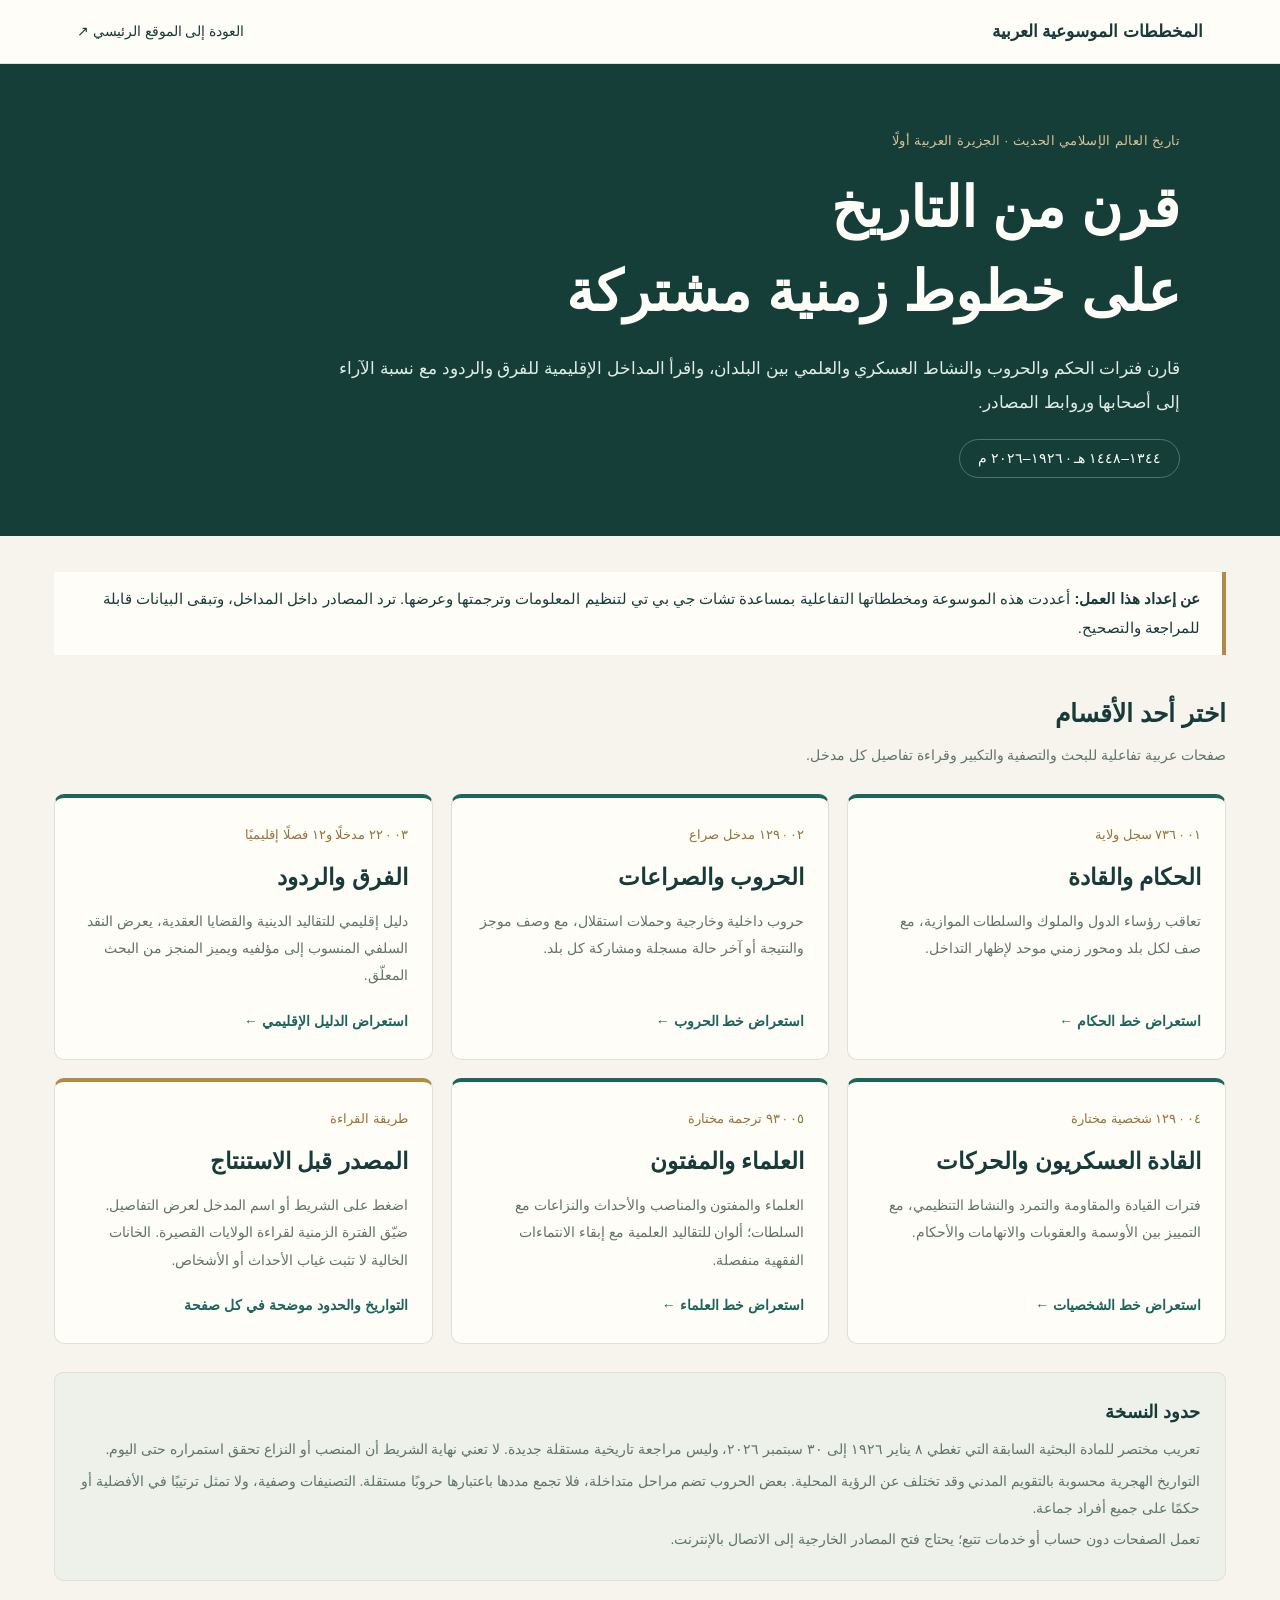
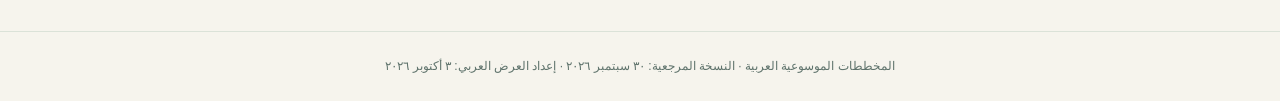
==== index.html @ 4376f7dc "Add Arabic encyclopedia homepage and ChatGPT acknowledgement" ====
<!doctype html>
<html lang="ar" dir="rtl"><head><meta charset="utf-8"><meta name="viewport" content="width=device-width,initial-scale=1"><meta name="description" content="مخططات موسوعية عربية للحكام والحروب والقادة والعلماء والفرق والردود، مع مصادر وتواريخ قابلة للمقارنة."><title>المخططات الموسوعية العربية</title><style>
:root{--ink:#173b39;--muted:#5f736c;--paper:#f6f4ed;--line:#dbe2d8;--teal:#1c655b;--gold:#b18b46}*{box-sizing:border-box}body{margin:0;background:var(--paper);color:var(--ink);font:17px/1.95 Tahoma,Arial,sans-serif}a{color:inherit}header{border-bottom:1px solid var(--line);padding:15px max(6vw,20px);display:flex;justify-content:space-between;align-items:center;gap:20px;background:#fffdf7}header a{text-decoration:none;font-size:14px}.brand{font-weight:bold}.hero{background:#153e39;color:#fffdf7;padding:64px max(6vw,20px) 58px}.hero-inner{max-width:1080px;margin:auto}.kicker{color:#dac391;font-size:13px;letter-spacing:.03em}.hero h1{font-size:clamp(30px,4.5vw,56px);line-height:1.5;margin:13px 0 18px}.hero p{max-width:850px;color:#e1ece6;margin:0 0 20px}.period{display:inline-block;border:1px solid #53736a;border-radius:30px;padding:5px 18px;font-size:14px}.wrap{max-width:1220px;margin:auto;padding:36px 24px 50px}.intro{border-right:4px solid var(--gold);padding:12px 22px;background:#fffdf7;margin-bottom:34px;font-size:15px}.intro p{margin:0}h2{font-size:25px;margin:0 0 5px}.muted{color:var(--muted);font-size:14px;margin:0 0 24px}.grid{display:grid;grid-template-columns:repeat(3,1fr);gap:18px}.card{background:#fffdf7;border:1px solid var(--line);border-top:4px solid var(--teal);border-radius:10px;padding:24px;text-decoration:none;display:flex;flex-direction:column;min-height:255px;transition:transform .15s,box-shadow .15s}.card:hover,.card:focus-visible{transform:translateY(-4px);box-shadow:0 12px 30px #173b3912;outline:2px solid #b18b46;outline-offset:2px}.number{color:#987236;font-size:13px}.card h3{font-size:23px;margin:8px 0}.card p{font-size:14px;color:var(--muted);margin:0 0 18px;flex:1}.card span:last-child{font-size:14px;font-weight:bold;color:var(--teal)}.note{border:1px solid var(--line);padding:22px 25px;margin-top:28px;border-radius:9px;background:#edf1e9}.note h3{font-size:18px;margin:0 0 6px}.note p{font-size:14px;color:var(--muted);margin:4px 0}footer{border-top:1px solid var(--line);text-align:center;font-size:12px;padding:23px;color:var(--muted)}@media(max-width:950px){.grid{grid-template-columns:repeat(2,1fr)}}@media(max-width:600px){.grid{grid-template-columns:1fr}.hero{padding:35px 22px}.wrap{padding:26px 15px}.card{min-height:220px}header{padding:12px 18px;font-size:13px}}
</style></head><body><header><div class="brand">المخططات الموسوعية العربية</div><a href="https://om4rw8.wixsite.com/games" target="_blank" rel="noopener noreferrer">العودة إلى الموقع الرئيسي ↗</a></header><section class="hero"><div class="hero-inner"><div class="kicker">تاريخ العالم الإسلامي الحديث · الجزيرة العربية أولًا</div><h1>قرن من التاريخ<br>على خطوط زمنية مشتركة</h1><p>قارن فترات الحكم والحروب والنشاط العسكري والعلمي بين البلدان، واقرأ المداخل الإقليمية للفرق والردود مع نسبة الآراء إلى أصحابها وروابط المصادر.</p><span class="period">١٣٤٤–١٤٤٨ هـ · ١٩٢٦–٢٠٢٦ م</span></div></section><main class="wrap"><aside class="intro"><p><strong>عن إعداد هذا العمل:</strong> أعددت هذه الموسوعة ومخططاتها التفاعلية بمساعدة تشات جي بي تي لتنظيم المعلومات وترجمتها وعرضها. ترد المصادر داخل المداخل، وتبقى البيانات قابلة للمراجعة والتصحيح.</p></aside><h2>اختر أحد الأقسام</h2><p class="muted">صفحات عربية تفاعلية للبحث والتصفية والتكبير وقراءة تفاصيل كل مدخل.</p><div class="grid"><a class="card" href="leaders.html"><span class="number">٠١ · ٧٣٦ سجل ولاية</span><h3>الحكام والقادة</h3><p>تعاقب رؤساء الدول والملوك والسلطات الموازية، مع صف لكل بلد ومحور زمني موحد لإظهار التداخل.</p><span>استعراض خط الحكام ←</span></a><a class="card" href="wars.html"><span class="number">٠٢ · ١٢٩ مدخل صراع</span><h3>الحروب والصراعات</h3><p>حروب داخلية وخارجية وحملات استقلال، مع وصف موجز والنتيجة أو آخر حالة مسجلة ومشاركة كل بلد.</p><span>استعراض خط الحروب ←</span></a><a class="card" href="firaq.html"><span class="number">٠٣ · ٢٢ مدخلًا و١٢ فصلًا إقليميًا</span><h3>الفرق والردود</h3><p>دليل إقليمي للتقاليد الدينية والقضايا العقدية، يعرض النقد السلفي المنسوب إلى مؤلفيه ويميز المنجز من البحث المعلّق.</p><span>استعراض الدليل الإقليمي ←</span></a><a class="card" href="figures.html"><span class="number">٠٤ · ١٢٩ شخصية مختارة</span><h3>القادة العسكريون والحركات</h3><p>فترات القيادة والمقاومة والتمرد والنشاط التنظيمي، مع التمييز بين الأوسمة والعقوبات والاتهامات والأحكام.</p><span>استعراض خط الشخصيات ←</span></a><a class="card" href="scholars.html"><span class="number">٠٥ · ٩٣ ترجمة مختارة</span><h3>العلماء والمفتون</h3><p>العلماء والمفتون والمناصب والأحداث والنزاعات مع السلطات؛ ألوان للتقاليد العلمية مع إبقاء الانتماءات الفقهية منفصلة.</p><span>استعراض خط العلماء ←</span></a><section class="card" style="border-top-color:#b18b46"><span class="number">طريقة القراءة</span><h3>المصدر قبل الاستنتاج</h3><p>اضغط على الشريط أو اسم المدخل لعرض التفاصيل. ضيّق الفترة الزمنية لقراءة الولايات القصيرة. الخانات الخالية لا تثبت غياب الأحداث أو الأشخاص.</p><span>التواريخ والحدود موضحة في كل صفحة</span></section></div><section class="note"><h3>حدود النسخة</h3><p>تعريب مختصر للمادة البحثية السابقة التي تغطي ٨ يناير ١٩٢٦ إلى ٣٠ سبتمبر ٢٠٢٦، وليس مراجعة تاريخية مستقلة جديدة. لا تعني نهاية الشريط أن المنصب أو النزاع تحقق استمراره حتى اليوم.</p><p>التواريخ الهجرية محسوبة بالتقويم المدني وقد تختلف عن الرؤية المحلية. بعض الحروب تضم مراحل متداخلة، فلا تجمع مددها باعتبارها حروبًا مستقلة. التصنيفات وصفية، ولا تمثل ترتيبًا في الأفضلية أو حكمًا على جميع أفراد جماعة.</p><p>تعمل الصفحات دون حساب أو خدمات تتبع؛ يحتاج فتح المصادر الخارجية إلى الاتصال بالإنترنت.</p></section></main><footer>المخططات الموسوعية العربية · النسخة المرجعية: ٣٠ سبتمبر ٢٠٢٦ · إعداد العرض العربي: ٣ أكتوبر ٢٠٢٦</footer></body></html>
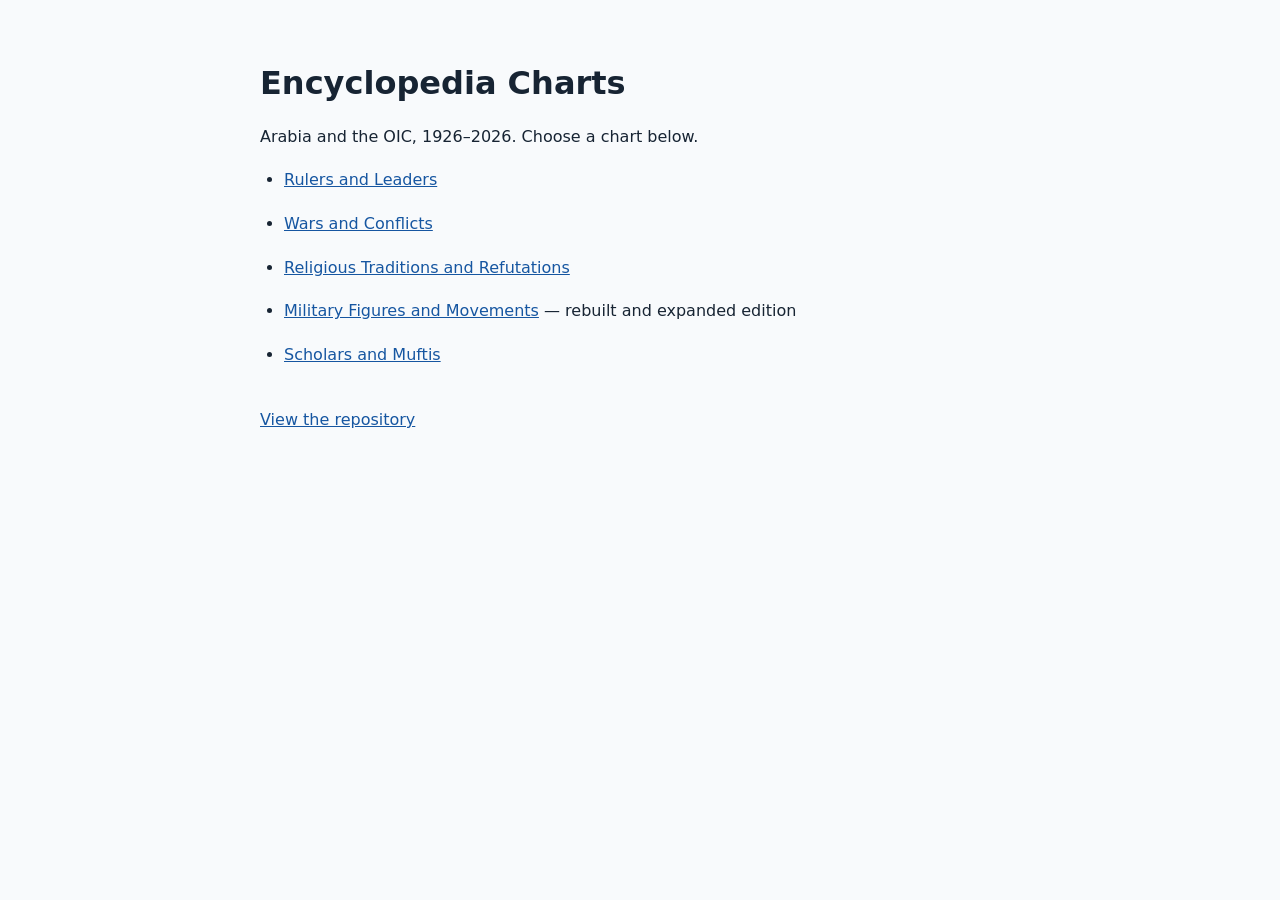
==== commit d1b91acb: "Publish encyclopedia charts and figures timeline" ====
--- a/index.html
+++ b/index.html
@@ -1,4 +1,23 @@
 <!doctype html>
-<html lang="ar" dir="rtl"><head><meta charset="utf-8"><meta name="viewport" content="width=device-width,initial-scale=1"><meta name="description" content="مخططات موسوعية عربية للحكام والحروب والقادة والعلماء والفرق والردود، مع مصادر وتواريخ قابلة للمقارنة."><title>المخططات الموسوعية العربية</title><style>
-:root{--ink:#173b39;--muted:#5f736c;--paper:#f6f4ed;--line:#dbe2d8;--teal:#1c655b;--gold:#b18b46}*{box-sizing:border-box}body{margin:0;background:var(--paper);color:var(--ink);font:17px/1.95 Tahoma,Arial,sans-serif}a{color:inherit}header{border-bottom:1px solid var(--line);padding:15px max(6vw,20px);display:flex;justify-content:space-between;align-items:center;gap:20px;background:#fffdf7}header a{text-decoration:none;font-size:14px}.brand{font-weight:bold}.hero{background:#153e39;color:#fffdf7;padding:64px max(6vw,20px) 58px}.hero-inner{max-width:1080px;margin:auto}.kicker{color:#dac391;font-size:13px;letter-spacing:.03em}.hero h1{font-size:clamp(30px,4.5vw,56px);line-height:1.5;margin:13px 0 18px}.hero p{max-width:850px;color:#e1ece6;margin:0 0 20px}.period{display:inline-block;border:1px solid #53736a;border-radius:30px;padding:5px 18px;font-size:14px}.wrap{max-width:1220px;margin:auto;padding:36px 24px 50px}.intro{border-right:4px solid var(--gold);padding:12px 22px;background:#fffdf7;margin-bottom:34px;font-size:15px}.intro p{margin:0}h2{font-size:25px;margin:0 0 5px}.muted{color:var(--muted);font-size:14px;margin:0 0 24px}.grid{display:grid;grid-template-columns:repeat(3,1fr);gap:18px}.card{background:#fffdf7;border:1px solid var(--line);border-top:4px solid var(--teal);border-radius:10px;padding:24px;text-decoration:none;display:flex;flex-direction:column;min-height:255px;transition:transform .15s,box-shadow .15s}.card:hover,.card:focus-visible{transform:translateY(-4px);box-shadow:0 12px 30px #173b3912;outline:2px solid #b18b46;outline-offset:2px}.number{color:#987236;font-size:13px}.card h3{font-size:23px;margin:8px 0}.card p{font-size:14px;color:var(--muted);margin:0 0 18px;flex:1}.card span:last-child{font-size:14px;font-weight:bold;color:var(--teal)}.note{border:1px solid var(--line);padding:22px 25px;margin-top:28px;border-radius:9px;background:#edf1e9}.note h3{font-size:18px;margin:0 0 6px}.note p{font-size:14px;color:var(--muted);margin:4px 0}footer{border-top:1px solid var(--line);text-align:center;font-size:12px;padding:23px;color:var(--muted)}@media(max-width:950px){.grid{grid-template-columns:repeat(2,1fr)}}@media(max-width:600px){.grid{grid-template-columns:1fr}.hero{padding:35px 22px}.wrap{padding:26px 15px}.card{min-height:220px}header{padding:12px 18px;font-size:13px}}
-</style></head><body><header><div class="brand">المخططات الموسوعية العربية</div><a href="https://om4rw8.wixsite.com/games" target="_blank" rel="noopener noreferrer">العودة إلى الموقع الرئيسي ↗</a></header><section class="hero"><div class="hero-inner"><div class="kicker">تاريخ العالم الإسلامي الحديث · الجزيرة العربية أولًا</div><h1>قرن من التاريخ<br>على خطوط زمنية مشتركة</h1><p>قارن فترات الحكم والحروب والنشاط العسكري والعلمي بين البلدان، واقرأ المداخل الإقليمية للفرق والردود مع نسبة الآراء إلى أصحابها وروابط المصادر.</p><span class="period">١٣٤٤–١٤٤٨ هـ · ١٩٢٦–٢٠٢٦ م</span></div></section><main class="wrap"><aside class="intro"><p><strong>عن إعداد هذا العمل:</strong> أعددت هذه الموسوعة ومخططاتها التفاعلية بمساعدة تشات جي بي تي لتنظيم المعلومات وترجمتها وعرضها. ترد المصادر داخل المداخل، وتبقى البيانات قابلة للمراجعة والتصحيح.</p></aside><h2>اختر أحد الأقسام</h2><p class="muted">صفحات عربية تفاعلية للبحث والتصفية والتكبير وقراءة تفاصيل كل مدخل.</p><div class="grid"><a class="card" href="leaders.html"><span class="number">٠١ · ٧٣٦ سجل ولاية</span><h3>الحكام والقادة</h3><p>تعاقب رؤساء الدول والملوك والسلطات الموازية، مع صف لكل بلد ومحور زمني موحد لإظهار التداخل.</p><span>استعراض خط الحكام ←</span></a><a class="card" href="wars.html"><span class="number">٠٢ · ١٢٩ مدخل صراع</span><h3>الحروب والصراعات</h3><p>حروب داخلية وخارجية وحملات استقلال، مع وصف موجز والنتيجة أو آخر حالة مسجلة ومشاركة كل بلد.</p><span>استعراض خط الحروب ←</span></a><a class="card" href="firaq.html"><span class="number">٠٣ · ٢٢ مدخلًا و١٢ فصلًا إقليميًا</span><h3>الفرق والردود</h3><p>دليل إقليمي للتقاليد الدينية والقضايا العقدية، يعرض النقد السلفي المنسوب إلى مؤلفيه ويميز المنجز من البحث المعلّق.</p><span>استعراض الدليل الإقليمي ←</span></a><a class="card" href="figures.html"><span class="number">٠٤ · ١٢٩ شخصية مختارة</span><h3>القادة العسكريون والحركات</h3><p>فترات القيادة والمقاومة والتمرد والنشاط التنظيمي، مع التمييز بين الأوسمة والعقوبات والاتهامات والأحكام.</p><span>استعراض خط الشخصيات ←</span></a><a class="card" href="scholars.html"><span class="number">٠٥ · ٩٣ ترجمة مختارة</span><h3>العلماء والمفتون</h3><p>العلماء والمفتون والمناصب والأحداث والنزاعات مع السلطات؛ ألوان للتقاليد العلمية مع إبقاء الانتماءات الفقهية منفصلة.</p><span>استعراض خط العلماء ←</span></a><section class="card" style="border-top-color:#b18b46"><span class="number">طريقة القراءة</span><h3>المصدر قبل الاستنتاج</h3><p>اضغط على الشريط أو اسم المدخل لعرض التفاصيل. ضيّق الفترة الزمنية لقراءة الولايات القصيرة. الخانات الخالية لا تثبت غياب الأحداث أو الأشخاص.</p><span>التواريخ والحدود موضحة في كل صفحة</span></section></div><section class="note"><h3>حدود النسخة</h3><p>تعريب مختصر للمادة البحثية السابقة التي تغطي ٨ يناير ١٩٢٦ إلى ٣٠ سبتمبر ٢٠٢٦، وليس مراجعة تاريخية مستقلة جديدة. لا تعني نهاية الشريط أن المنصب أو النزاع تحقق استمراره حتى اليوم.</p><p>التواريخ الهجرية محسوبة بالتقويم المدني وقد تختلف عن الرؤية المحلية. بعض الحروب تضم مراحل متداخلة، فلا تجمع مددها باعتبارها حروبًا مستقلة. التصنيفات وصفية، ولا تمثل ترتيبًا في الأفضلية أو حكمًا على جميع أفراد جماعة.</p><p>تعمل الصفحات دون حساب أو خدمات تتبع؛ يحتاج فتح المصادر الخارجية إلى الاتصال بالإنترنت.</p></section></main><footer>المخططات الموسوعية العربية · النسخة المرجعية: ٣٠ سبتمبر ٢٠٢٦ · إعداد العرض العربي: ٣ أكتوبر ٢٠٢٦</footer></body></html>
+<html lang="en">
+<head>
+<meta charset="utf-8">
+<meta name="viewport" content="width=device-width, initial-scale=1">
+<title>Encyclopedia Charts — 1926–2026</title>
+<style>
+body{font-family:system-ui,sans-serif;max-width:760px;margin:64px auto;padding:0 24px;color:#172433;background:#f8fafc;line-height:1.6}h1{line-height:1.2}ul{padding-left:24px}li{margin:18px 0}a{color:#1656a1}footer{margin-top:40px;color:#536174}
+</style>
+</head>
+<body>
+<h1>Encyclopedia Charts</h1>
+<p>Arabia and the OIC, 1926–2026. Choose a chart below.</p>
+<ul>
+<li><a href="Arabia_OIC_Leadership_Timeline_1926_2026.html">Rulers and Leaders</a></li>
+<li><a href="Arabia_OIC_Wars_Timeline_1926_2026.html">Wars and Conflicts</a></li>
+<li><a href="Regional_Firaq_Rudud_1926_2026.html">Religious Traditions and Refutations</a></li>
+<li><a href="Arabia_OIC_Figures_Timeline_1926_2026.html">Military Figures and Movements</a> — rebuilt and expanded edition</li>
+<li><a href="Arabia_OIC_Scholars_Timeline_1926_2026.html">Scholars and Muftis</a></li>
+</ul>
+<footer><a href="https://github.com/3mrbinmahmood-cell/arabic_encyclopedia_charts">View the repository</a></footer>
+</body>
+</html>
